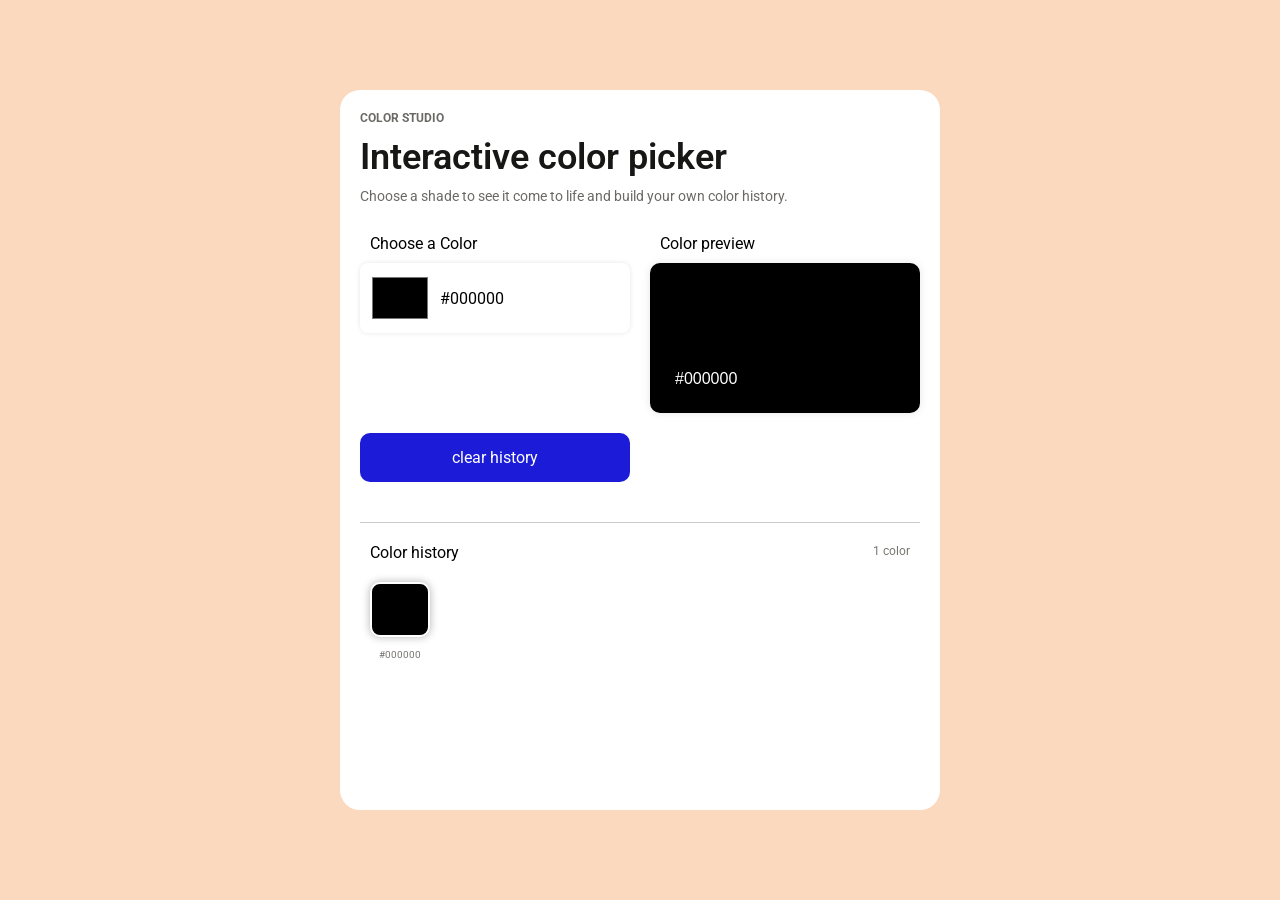
==== Exercise_36/index.html @ 414d65aa "color picker full app" ====
<!DOCTYPE html>
<html lang="en">
<head>
    <meta charset="UTF-8">
    <meta name="viewport" content="width=device-width, initial-scale=1.0">
    <title>Document</title>
    <link rel="stylesheet" href="style.css">
</head>
<body>
    

    <div class="box-container">

        <header>
            <p id="logo">Color studio</p>
            <h1>Interactive color picker</h1>
            <p>Choose a shade to see it come to life and build your own color history.</p>
        </header>
        
    <main>
        <div class="grid-container">
            <div class="pick-color">
                <label for="color" class="content">Choose a Color</label>
                <div class="color-container">
                    <input type="color" id="color" name="color">
                    <span class="hex-color">#000000</span>
                </div>
            </div>
            
            <div class="preview-container">
                <p class="content">Color preview</p>
                <div class="preview-color">
                    <span class="hex-color">#000000</span>
                </div>
            </div>

            <button id="clear-btn">clear history</button>
        </div>
            
        <section class="history">
            <div class="description">
                <p>Color history</p>
                <p id="color-count">1 color</p>                
            </div>
            
            <div class="used-colors">

                <div class="color-history">
                    <div class="this-color" >
                        <div class="previos-color"></div>
                        <p class="hex-color">#000000</p>
                    </div>
                </div>

            </div>
        </section>
    </main>
    
    
   
    
    
    
    <script src="script.js"></script>
</body>
</html>
---- Exercise_36/style.css ----
@import url('https://fonts.googleapis.com/css2?family=Roboto:ital,wght@0,100..900;1,100..900&display=swap');

*{
    padding: 0;
    margin: 0;
    box-sizing: border-box;
    font-family: 'Roboto';
}

body{
    background-color:  #fad9bf;
    display: flex;
    justify-content: center;
    align-items: center;
    min-height: 100vh;
}


.box-container{
    min-height: 80vh;
    width:600px;
    padding: 20px;
    background-color: white;
    border-radius: 20px;
}

header{
    display: flex;
    flex-direction: column;
    gap: 10px;
}

h1{
    color: #171716;
    font-weight: 600;
    font-size: 36px;
}

header p{
    color: #6A6964;
    font-weight: 400;
    font-size: 14px;
}

header #logo{
    font-weight: 700;
    font-size: 12px;
    line-height: 1rem;
    color: #6A6964;
    text-transform: uppercase;
}

.grid-container{
    display: grid;
    grid-template-columns: 1fr 1fr;
    gap: 20px;
    margin-block: 20px;
}

.color-container{
    display: flex;
    gap: 10px;
    align-items: center;
    box-shadow: 0px 0px 5px rgba(0, 0, 0, 0.1);
    border-radius: 8px;
    padding: 10px;
}

#color{
    background: none;
    border: none;
    height: 50px;
    width: 60px;
}


.preview-color{
    height: 150px;
    background-color: rgb(0, 0, 0);
    border-radius: 10px;
    position: relative;
    box-shadow: 0px 0px 8px rgba(0, 0, 0, 0.1);
}

.preview-color span{
    position: absolute;
    bottom: 20px;
    left: 10px;
    background-color: rgba(0, 0, 0, 0.4);
    font-family: sans-serif, Helvetica, sans-serif;
    color: white;
    padding: 5px 15px;
    border-radius: 20px;
}

.content{
    display: block;
    padding: 10px;
}

label, input[type='color']{
    cursor: pointer;
}

.history{
    padding: 10px;
    margin-top: 40px;
    border-top: 1px solid #ccc;
    display: flex;
    flex-direction: column;
    gap: 20px;
}

.description{
    display: flex;
    justify-content: space-between;
    margin-top: 10px ;
}

#color-count, .this-color .hex-color{
    color: #77756F;
    font-weight: 400;
    font-size: 12px;
    line-height: 16px;

}

.color-history{
    display: grid;
    /* grid-row: -1; */
    grid-template-columns: repeat(8,1fr);
    gap: 20px 10px;
}

/* .used-colors{
    display: grid;
    grid-template-columns: repeat(auto-fill, min-width(30px));


} */

.this-color{
    display: flex;
    flex-direction: column;
    align-items: center;
    gap: 10px
}

.this-color .hex-color{
    font-size: 10px;
}

.previos-color{
    background-color: rgb(0, 0, 0);
    width: 60px;
    height: 55px;
    border-radius: 10px;
    border: 2px solid #fff;
    box-shadow: 0px 0px 8px rgba(0, 0, 0, 0.3);
    cursor: pointer;
    transition: transform 0.15s ease;
}

.previos-color:hover {
    transform: translateY(-5px);
}

.pick-color .content{
    /* background-color: aqua; */
    display: inline-block;
}

.hex-color{
    text-transform: uppercase;
}

#clear-btn{
    padding: 15px 10px;
    border: none;
    background-color: #1c1cd8;
    border-radius: 10px;
    color: white;
    font-size: 16px;
    cursor: pointer;
}

#clear-btn:hover{
    background-color: #1717b0;
}
#clear-btn:active{
    background-color: #121272;
}
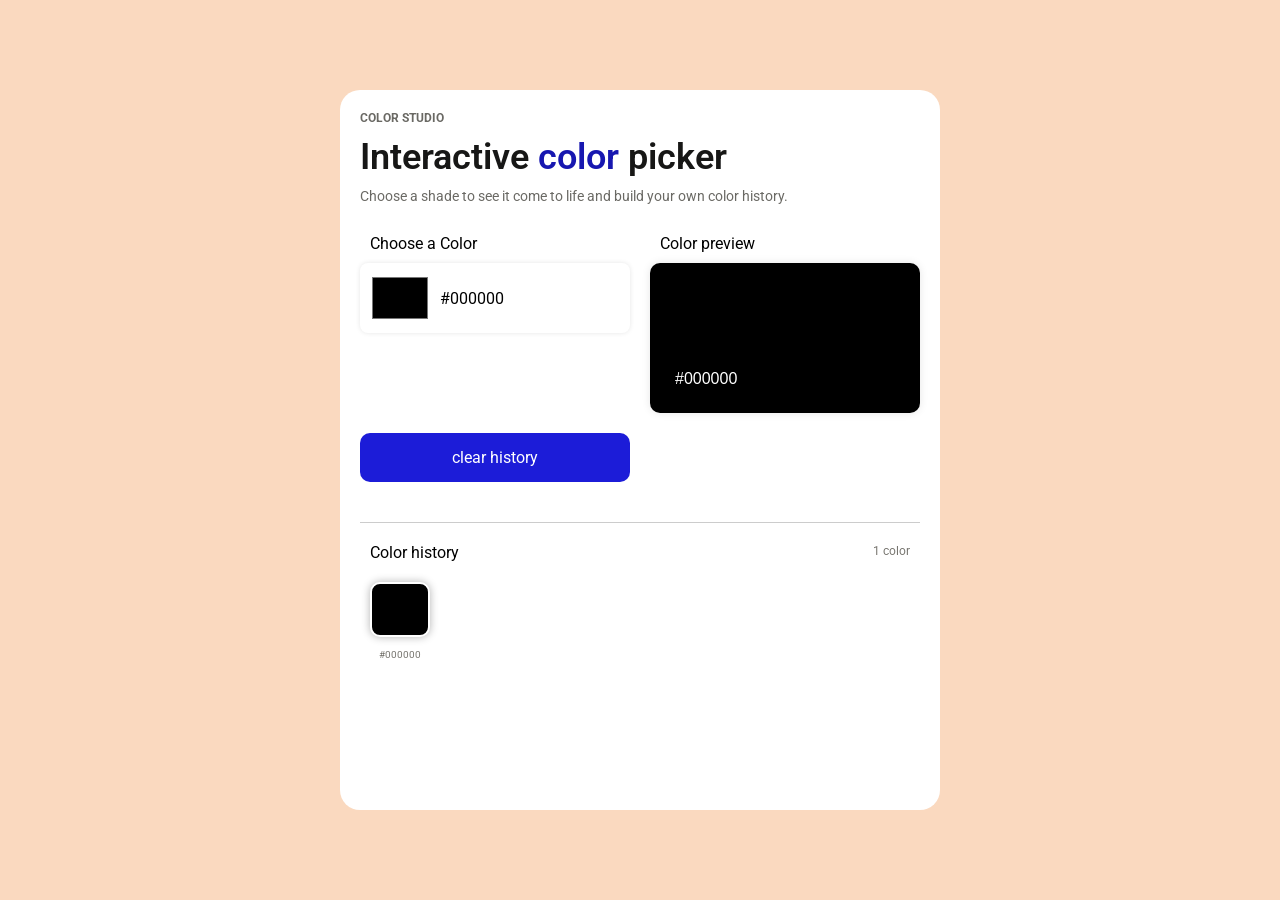
==== commit 9fc9317b: "i add span for the h1 so the color has a differat color" ====
--- a/Exercise_36/index.html
+++ b/Exercise_36/index.html
@@ -13,7 +13,7 @@
 
         <header>
             <p id="logo">Color studio</p>
-            <h1>Interactive color picker</h1>
+            <h1>Interactive <span>color</span> picker</h1>
             <p>Choose a shade to see it come to life and build your own color history.</p>
         </header>
         
--- a/Exercise_36/style.css
+++ b/Exercise_36/style.css
@@ -34,6 +34,10 @@
     color: #171716;
     font-weight: 600;
     font-size: 36px;
+}
+
+h1 span{
+    color: #1717b0;
 }
 
 header p{
